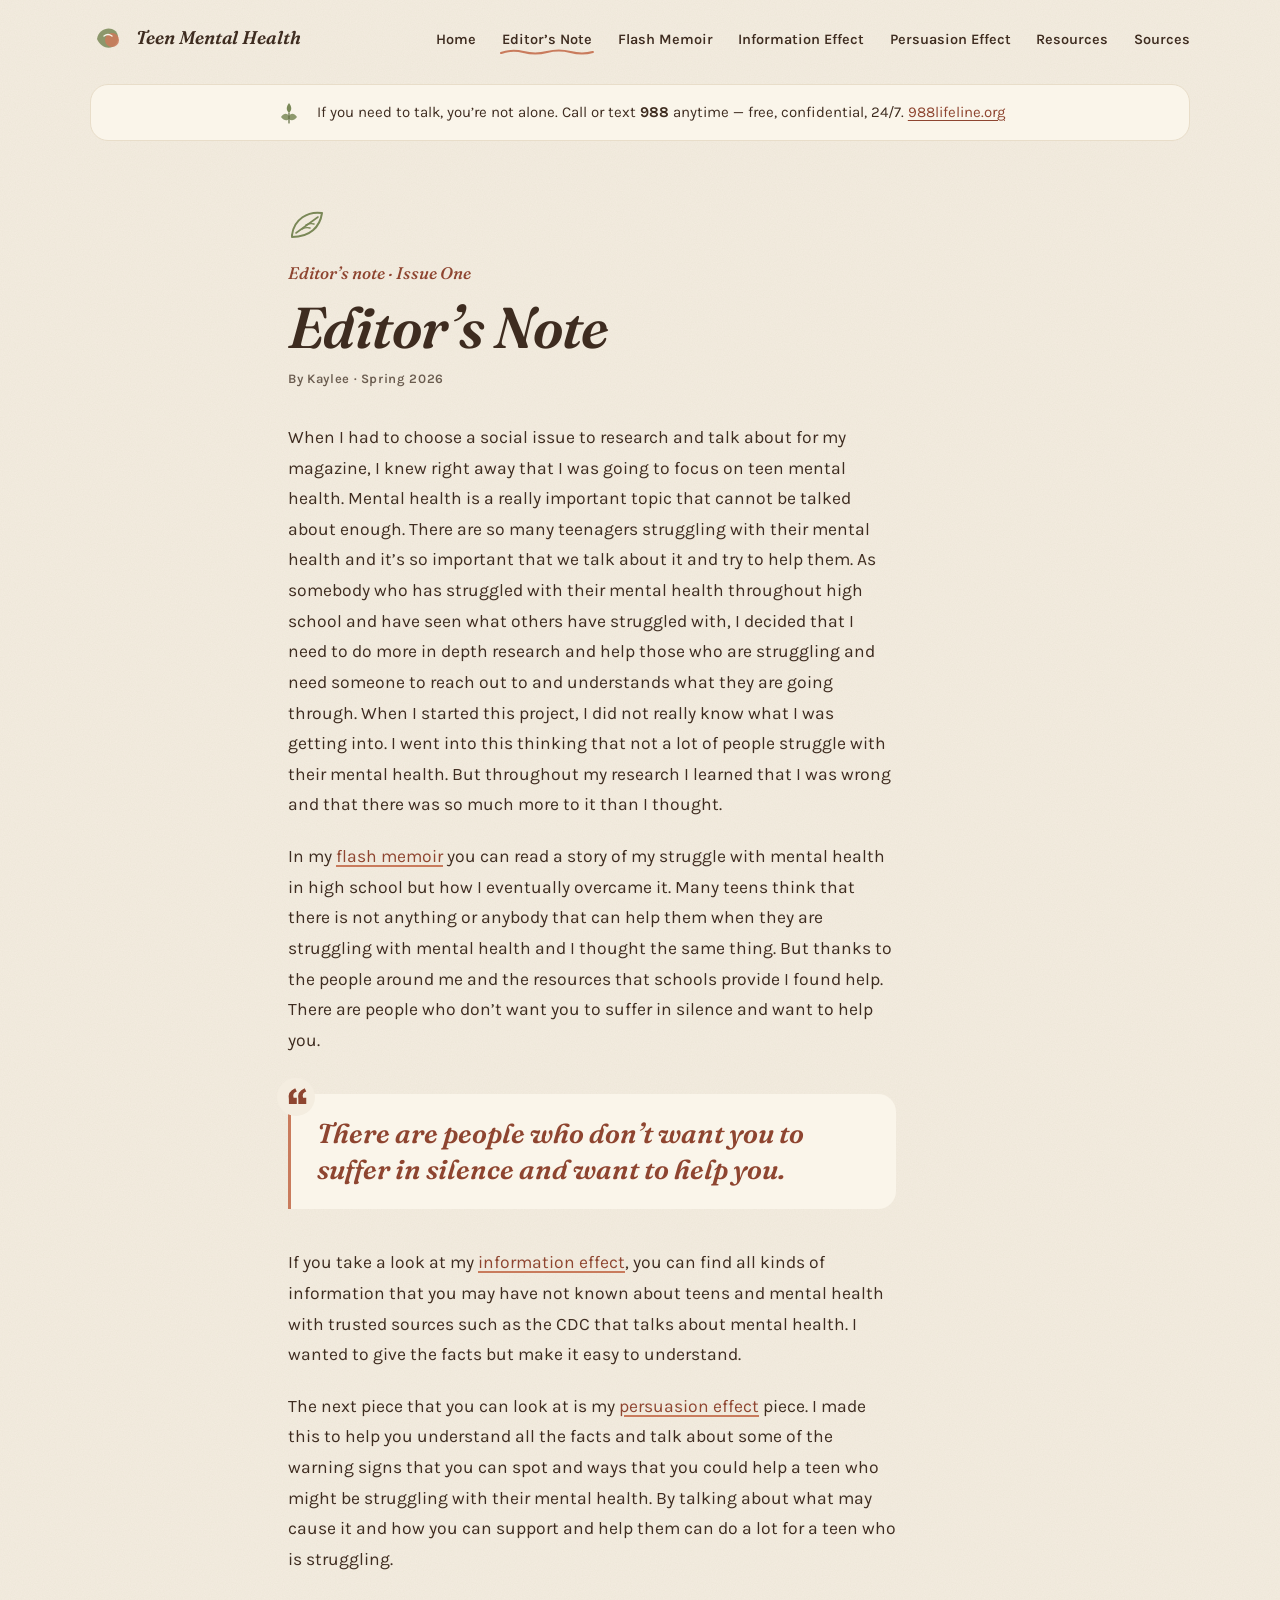
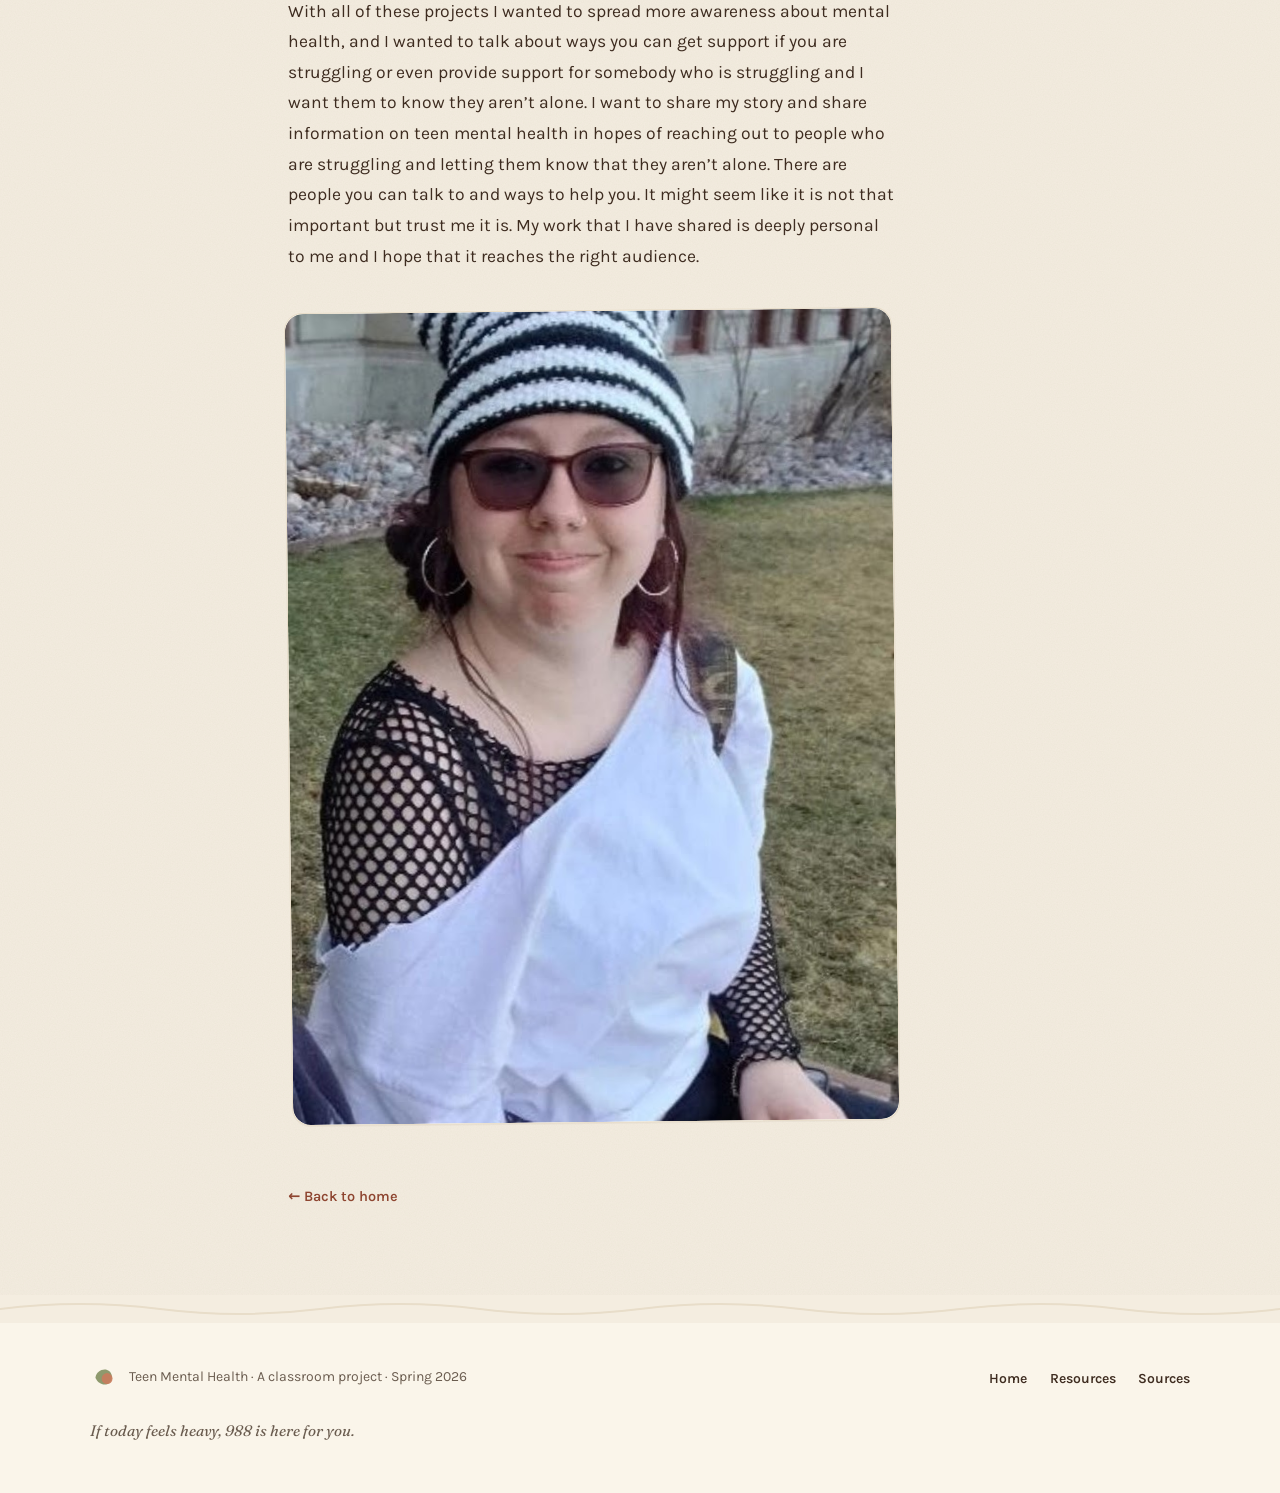
==== editors-note.html @ c72b0821 "Initial site: The Quiet Struggle (Teen Mental Health) A warm, illustrated zine for Kaylee's classroo" ====
<!doctype html>
<html lang="en">
<head>
  <meta charset="utf-8">
  <meta name="viewport" content="width=device-width, initial-scale=1">
  <title>Editor&rsquo;s Note &mdash; Teen Mental Health</title>
  <meta name="description" content="Editor&rsquo;s note: why I chose teen mental health for this project, what I learned, and who this project is for.">
  <link rel="preconnect" href="https://fonts.googleapis.com">
  <link rel="preconnect" href="https://fonts.gstatic.com" crossorigin>
  <link href="https://fonts.googleapis.com/css2?family=Fraunces:ital,opsz,wght@0,9..144,500;0,9..144,600;1,9..144,400;1,9..144,500;1,9..144,600&family=Karla:wght@400;500;600;700&display=swap" rel="stylesheet">
  <link rel="stylesheet" href="styles.css">
</head>
<body>
  <a href="#main" class="skip-link">Skip to content</a>

  <header class="site-header">
    <div class="container site-header__row">
      <a class="brand" href="index.html" aria-label="Teen Mental Health, home">
        <svg class="brand__mark" viewBox="0 0 36 36" aria-hidden="true">
          <path d="M7 19 C 8 11, 16 7, 22 9 C 28 11, 30 18, 26 24 C 22 30, 11 29, 7 19 Z" fill="#7A8857" opacity="0.85"/>
          <circle cx="22" cy="20" r="7" fill="#C97B5C" opacity="0.9"/>
          <path d="M14 16 q 4 -3 8 0" stroke="#FAF5EA" stroke-width="1.4" fill="none" stroke-linecap="round"/>
        </svg>
        <span class="brand__word">Teen Mental Health</span>
      </a>
      <nav class="nav" aria-label="Primary">
        <ul class="nav__list">
          <li><a class="nav__link" href="index.html">Home</a></li>
          <li><a class="nav__link" href="editors-note.html" aria-current="page">Editor&rsquo;s Note</a></li>
          <li><a class="nav__link" href="flash-memoir.html">Flash Memoir</a></li>
          <li><a class="nav__link" href="information-effect.html">Information Effect</a></li>
          <li><a class="nav__link" href="persuasion-effect.html">Persuasion Effect</a></li>
          <li><a class="nav__link" href="resources.html">Resources</a></li>
          <li><a class="nav__link" href="sources.html">Sources</a></li>
        </ul>
      </nav>
      <button class="menu-toggle" id="menuOpen" aria-expanded="false" aria-controls="mobileMenu">Menu</button>
    </div>
  </header>

  <div class="mobile-menu" id="mobileMenu" data-open="false" aria-hidden="true">
    <div class="container">
      <div class="mobile-menu__top">
        <span class="brand__word">Teen Mental Health</span>
        <button class="menu-toggle" id="menuClose" aria-label="Close menu">Close</button>
      </div>
      <ul class="mobile-menu__list">
        <li><a href="index.html">Home</a></li>
        <li><a href="editors-note.html" aria-current="page">Editor&rsquo;s Note</a></li>
        <li><a href="flash-memoir.html">Flash Memoir</a></li>
        <li><a href="information-effect.html">Information Effect</a></li>
        <li><a href="persuasion-effect.html">Persuasion Effect</a></li>
        <li><a href="resources.html">Resources</a></li>
        <li><a href="sources.html">Sources</a></li>
      </ul>
    </div>
  </div>

  <div class="container">
    <div class="crisis-bar" role="region" aria-label="Crisis support">
      <div class="crisis-bar__inner">
        <svg class="crisis-bar__icon" viewBox="0 0 28 28" aria-hidden="true">
          <path d="M14 4 C 11 8, 11 11, 14 14 C 17 11, 17 8, 14 4 Z" fill="#7A8857"/>
          <path d="M6 18 C 9 14, 12 14, 14 17 C 16 14, 19 14, 22 18 C 19 22, 16 22, 14 20 C 12 22, 9 22, 6 18 Z" fill="#7A8857" opacity="0.85"/>
          <path d="M14 14 v 10" stroke="#5E6B3F" stroke-width="1.2" stroke-linecap="round"/>
        </svg>
        <p>If you need to talk, you&rsquo;re not alone. Call or text <strong>988</strong> anytime &mdash; free, confidential, 24/7. <a href="https://988lifeline.org" rel="noopener">988lifeline.org</a></p>
      </div>
    </div>
  </div>

  <main id="main" class="article">
    <div class="container">
      <article class="article__inner">

        <svg class="article__sprig" viewBox="0 0 38 38" aria-hidden="true">
          <path d="M4 30 C 6 14, 20 6, 34 8 C 32 22, 22 32, 4 32 Z" fill="none" stroke="currentColor" stroke-width="2" stroke-linejoin="round"/>
          <path d="M8 28 L 30 12" stroke="currentColor" stroke-width="1.6" stroke-linecap="round"/>
          <path d="M14 24 q 4 -2 8 -1" stroke="currentColor" stroke-width="1.4" fill="none" stroke-linecap="round"/>
          <path d="M18 20 q 4 -2 8 -1" stroke="currentColor" stroke-width="1.4" fill="none" stroke-linecap="round"/>
        </svg>

        <p class="eyebrow">Editor&rsquo;s note &middot; Issue One</p>
        <h1 class="article__title">Editor&rsquo;s Note</h1>
        <p class="article__byline">By Kaylee &middot; Spring 2026</p>

        <div class="article__body">
          <p>When I had to choose a social issue to research and talk about for my magazine, I knew right away that I was going to focus on teen mental health. Mental health is a really important topic that cannot be talked about enough. There are so many teenagers struggling with their mental health and it&rsquo;s so important that we talk about it and try to help them. As somebody who has struggled with their mental health throughout high school and have seen what others have struggled with, I decided that I need to do more in depth research and help those who are struggling and need someone to reach out to and understands what they are going through. When I started this project, I did not really know what I was getting into. I went into this thinking that not a lot of people struggle with their mental health. But throughout my research I learned that I was wrong and that there was so much more to it than I thought.</p>

          <p>In my <a href="flash-memoir.html">flash memoir</a> you can read a story of my struggle with mental health in high school but how I eventually overcame it. Many teens think that there is not anything or anybody that can help them when they are struggling with mental health and I thought the same thing. But thanks to the people around me and the resources that schools provide I found help. There are people who don&rsquo;t want you to suffer in silence and want to help you.</p>

          <div class="pullquote">
            <svg class="pullquote__mark" viewBox="0 0 38 38" aria-hidden="true">
              <path d="M10 22 q -2 -10 8 -14 l 2 4 q -6 2 -4 8 h 4 v 8 h -10 z M22 22 q -2 -10 8 -14 l 2 4 q -6 2 -4 8 h 4 v 8 h -10 z" fill="currentColor"/>
            </svg>
            <p>There are people who don&rsquo;t want you to suffer in silence and want to help you.</p>
          </div>

          <p>If you take a look at my <a href="information-effect.html">information effect</a>, you can find all kinds of information that you may have not known about teens and mental health with trusted sources such as the CDC that talks about mental health. I wanted to give the facts but make it easy to understand.</p>

          <p>The next piece that you can look at is my <a href="persuasion-effect.html">persuasion effect</a> piece. I made this to help you understand all the facts and talk about some of the warning signs that you can spot and ways that you could help a teen who might be struggling with their mental health. By talking about what may cause it and how you can support and help them can do a lot for a teen who is struggling.</p>

          <p>With all of these projects I wanted to spread more awareness about mental health, and I wanted to talk about ways you can get support if you are struggling or even provide support for somebody who is struggling and I want them to know they aren&rsquo;t alone. I want to share my story and share information on teen mental health in hopes of reaching out to people who are struggling and letting them know that they aren&rsquo;t alone. There are people you can talk to and ways to help you. It might seem like it is not that important but trust me it is. My work that I have shared is deeply personal to me and I hope that it reaches the right audience.</p>
        </div>

        <figure class="article__feature">
          <img src="img/editors-note-feature.jpg" alt="Editor's note feature illustration from Kaylee's teen mental health magazine project" loading="lazy">
        </figure>

        <a class="back-link" href="index.html">&larr; Back to home</a>
      </article>
    </div>
  </main>

  <footer class="site-footer">
    <div class="site-footer__divider" aria-hidden="true">
      <svg viewBox="0 0 1200 28" preserveAspectRatio="none">
        <path d="M0 14 Q 75 4 150 14 T 300 14 T 450 14 T 600 14 T 750 14 T 900 14 T 1050 14 T 1200 14"
              fill="none" stroke="currentColor" stroke-width="2" stroke-linecap="round"/>
      </svg>
    </div>
    <div class="container site-footer__inner">
      <div class="site-footer__left">
        <svg class="brand__mark" viewBox="0 0 36 36" aria-hidden="true">
          <path d="M7 19 C 8 11, 16 7, 22 9 C 28 11, 30 18, 26 24 C 22 30, 11 29, 7 19 Z" fill="#7A8857" opacity="0.85"/>
          <circle cx="22" cy="20" r="7" fill="#C97B5C" opacity="0.9"/>
        </svg>
        <span>Teen Mental Health &middot; A classroom project &middot; Spring 2026</span>
      </div>
      <ul class="site-footer__nav">
        <li><a href="index.html">Home</a></li>
        <li><a href="resources.html">Resources</a></li>
        <li><a href="sources.html">Sources</a></li>
      </ul>
      <p class="site-footer__note">If today feels heavy, 988 is here for you.</p>
    </div>
  </footer>

  <script>
    (function () {
      var open = document.getElementById('menuOpen');
      var close = document.getElementById('menuClose');
      var menu = document.getElementById('mobileMenu');
      if (!open || !close || !menu) return;
      function setOpen(state) {
        menu.dataset.open = state ? 'true' : 'false';
        menu.setAttribute('aria-hidden', state ? 'false' : 'true');
        open.setAttribute('aria-expanded', state ? 'true' : 'false');
        document.body.style.overflow = state ? 'hidden' : '';
      }
      open.addEventListener('click', function () { setOpen(true); });
      close.addEventListener('click', function () { setOpen(false); });
      menu.addEventListener('click', function (e) {
        if (e.target.tagName === 'A') setOpen(false);
      });
      document.addEventListener('keydown', function (e) {
        if (e.key === 'Escape') setOpen(false);
      });
    })();
  </script>
</body>
</html>
---- styles.css ----
/* =========================================================
   Teen Mental Health — Issue One
   Warm Illustrated zine
   ---------------------------------------------------------
   Tokens, layout, components and page-specific styles for a
   five-page static site. Mobile-first; min-width breakpoints
   at 640, 900, and 1180.
   ========================================================= */


/* ---------- Tokens ---------- */
:root {
  --bg:            #F4EDE0;
  --surface:       #FAF5EA;
  --surface-edge:  #E8DDC9;
  --terracotta:    #C97B5C;   /* decorative only — fails text contrast */
  --terracotta-dp: #8E4530;   /* AA: 5.8:1 on cream — use for text/links */
  --olive:         #7A8857;   /* decorative only */
  --olive-deep:    #4D5A3B;   /* AA: 6.2:1 on cream — use for text */
  --mustard:       #D4A24C;   /* decorative only */
  --ink:           #3E2C20;   /* AAA: 11.3:1 on cream */
  --ink-muted:     #6A5C4F;   /* AA: 5.4:1 on cream */

  --display: "Fraunces", "Iowan Old Style", Georgia, serif;
  --body:    "Karla", "Public Sans", system-ui, sans-serif;

  --r-card:  24px;
  --r-pill:  999px;

  --measure: 38rem;

  --shadow-soft: 0 1px 0 rgba(62, 44, 32, 0.04);
}


/* ---------- Reset / base ---------- */
*,
*::before,
*::after { box-sizing: border-box; }

html { -webkit-text-size-adjust: 100%; }

body {
  margin: 0;
  background-color: var(--bg);
  /* low-opacity paper-grain SVG noise */
  background-image: url("data:image/svg+xml;utf8,<svg xmlns='http://www.w3.org/2000/svg' width='240' height='240'><filter id='n'><feTurbulence type='fractalNoise' baseFrequency='0.85' numOctaves='2' stitchTiles='stitch'/><feColorMatrix values='0 0 0 0 0.244  0 0 0 0 0.173  0 0 0 0 0.126  0 0 0 0.06 0'/></filter><rect width='100%25' height='100%25' filter='url(%23n)'/></svg>");
  background-size: 240px 240px;
  color: var(--ink);
  font-family: var(--body);
  font-size: 17px;
  line-height: 1.7;
  -webkit-font-smoothing: antialiased;
  text-rendering: optimizeLegibility;
}

img, svg { max-width: 100%; display: block; }

a {
  color: var(--terracotta-dp);
  text-decoration-thickness: 1px;
  text-underline-offset: 3px;
}
a:hover {
  color: var(--terracotta-dp);
  text-decoration-thickness: 2px;
}
a:focus-visible {
  outline: 2px solid var(--terracotta-dp);
  outline-offset: 2px;
  border-radius: 2px;
}

p { margin: 0 0 1.1em; }

::selection { background: rgba(201, 123, 92, 0.25); }


/* ---------- Typography ---------- */
.display {
  font-family: var(--display);
  font-weight: 600;
  font-style: italic;
  line-height: 1.05;
  letter-spacing: -0.005em;
  color: var(--ink);
}

.eyebrow {
  font-family: var(--display);
  font-style: italic;
  font-weight: 500;
  font-size: 1.05rem;
  color: var(--terracotta-dp);
  margin: 0 0 0.6em;
}

.label {
  font-family: var(--body);
  font-weight: 600;
  font-size: 13px;
  letter-spacing: 0.05em;
  color: var(--ink-muted);
}

.lede {
  font-family: var(--display);
  font-style: italic;
  font-weight: 400;
  font-size: clamp(1.15rem, 1.6vw, 1.4rem);
  line-height: 1.5;
  color: var(--ink);
  max-width: 36rem;
  margin: 1.4rem 0 0;
}


/* ---------- Layout ---------- */
.container {
  width: 100%;
  max-width: 1180px;
  margin-inline: auto;
  padding-inline: clamp(1.25rem, 4vw, 2.5rem);
}

.stack > * + * { margin-top: 1.1rem; }

.section {
  padding-block: clamp(3rem, 6vw, 5.5rem);
}

.skip-link {
  position: absolute;
  left: -9999px;
}
.skip-link:focus {
  left: 1rem;
  top: 1rem;
  background: var(--ink);
  color: var(--bg);
  padding: 0.5rem 0.9rem;
  border-radius: 6px;
  z-index: 1000;
}


/* ---------- Header / nav ---------- */
.site-header {
  position: relative;
  z-index: 20;
  padding-block: 1.25rem;
}

.site-header__row {
  display: flex;
  align-items: center;
  justify-content: space-between;
  gap: 1.25rem;
}

.brand {
  display: inline-flex;
  align-items: center;
  gap: 0.65rem;
  text-decoration: none;
  color: var(--ink);
}
.brand__mark { width: 36px; height: 36px; flex: 0 0 auto; }
.brand__word {
  font-family: var(--display);
  font-style: italic;
  font-weight: 600;
  font-size: 1.15rem;
  letter-spacing: -0.005em;
  color: var(--ink);
}

.nav {
  display: none;
}

.nav__list {
  list-style: none;
  display: flex;
  align-items: center;
  gap: 1.6rem;
  margin: 0;
  padding: 0;
}

.nav__link {
  font-family: var(--body);
  font-weight: 600;
  font-size: 14.5px;
  color: var(--ink);
  text-decoration: none;
  position: relative;
  padding-block: 4px;
}
.nav__link:hover { color: var(--terracotta-dp); }

.nav__link[aria-current="page"]::after {
  content: "";
  position: absolute;
  left: -2px;
  right: -2px;
  bottom: -4px;
  height: 8px;
  background-image: url("data:image/svg+xml;utf8,<svg xmlns='http://www.w3.org/2000/svg' viewBox='0 0 80 8' preserveAspectRatio='none'><path d='M1 5 Q 10 1 20 4 T 40 4 T 60 4 T 79 4' fill='none' stroke='%23C97B5C' stroke-width='2' stroke-linecap='round'/></svg>");
  background-size: 100% 100%;
  background-repeat: no-repeat;
}

/* Mobile menu */
.menu-toggle {
  appearance: none;
  background: transparent;
  border: 1px solid var(--surface-edge);
  border-radius: 999px;
  padding: 0.55rem 1rem;
  font-family: var(--body);
  font-weight: 600;
  font-size: 13px;
  color: var(--ink);
  letter-spacing: 0.04em;
  cursor: pointer;
}
.menu-toggle:hover { border-color: var(--terracotta); color: var(--terracotta-dp); }

.mobile-menu {
  position: fixed;
  inset: 0;
  background: var(--bg);
  z-index: 50;
  padding: 1.5rem clamp(1.25rem, 6vw, 2.5rem);
  transform: translateY(-100%);
  transition: transform 280ms ease;
  visibility: hidden;
}
.mobile-menu[data-open="true"] {
  transform: translateY(0);
  visibility: visible;
}
.mobile-menu__top {
  display: flex;
  align-items: center;
  justify-content: space-between;
}
.mobile-menu__list {
  list-style: none;
  margin: 2.5rem 0 0;
  padding: 0;
  display: flex;
  flex-direction: column;
  gap: 1.25rem;
}
.mobile-menu__list a {
  font-family: var(--display);
  font-style: italic;
  font-size: 1.6rem;
  color: var(--ink);
  text-decoration: none;
}

@media (min-width: 900px) {
  .nav { display: block; }
  .menu-toggle { display: none; }
}


/* ---------- Crisis card (top of page) ---------- */
.crisis-bar {
  margin-top: 0.5rem;
}

.crisis-bar__inner {
  display: flex;
  align-items: center;
  justify-content: center;
  gap: 0.85rem;
  background: var(--surface);
  border: 1px solid var(--surface-edge);
  border-radius: 18px;
  padding: 0.85rem 1.1rem;
  font-size: 15px;
  line-height: 1.55;
  color: var(--ink);
  text-align: center;
}
.crisis-bar__inner > p {
  margin: 0;
}
.crisis-bar__icon {
  flex: 0 0 auto;
  width: 28px;
  height: 28px;
}
.crisis-bar strong { font-weight: 700; }


/* ---------- Hero ---------- */
.hero {
  position: relative;
  padding-block: clamp(3rem, 7vw, 6rem) clamp(2.5rem, 6vw, 4.5rem);
  overflow: hidden;
}
.hero__inner {
  position: relative;
  z-index: 2;
  max-width: 46rem;
}
.hero__title {
  font-family: var(--display);
  font-weight: 600;
  font-style: italic;
  font-size: clamp(2.25rem, 5vw, 4.5rem);
  line-height: 1.05;
  letter-spacing: -0.01em;
  margin: 0;
}
.hero__tag {
  font-family: var(--display);
  font-style: italic;
  font-size: clamp(1.1rem, 1.7vw, 1.4rem);
  line-height: 1.45;
  margin: 1rem 0 1.4rem;
  color: var(--ink);
  max-width: 36rem;
}
.hero__intro {
  max-width: 34rem;
  color: var(--ink);
}

.hero__shapes {
  position: absolute;
  inset: 0;
  z-index: 1;
  pointer-events: none;
}
.hero__shape {
  position: absolute;
  opacity: 0.6;
}
.hero__shape--a { top: 8%;  right: -2%;  width: clamp(180px, 28vw, 360px); transform: rotate(6deg); }
.hero__shape--b { top: 38%; right: 12%;  width: clamp(120px, 18vw, 230px); transform: rotate(-8deg); }
.hero__shape--c { bottom: -8%; left: 60%; width: clamp(140px, 22vw, 280px); transform: rotate(3deg); display: none; }

@media (min-width: 900px) {
  .hero__shape--c { display: block; }
}


/* ---------- Wavy SVG divider ---------- */
.divider {
  display: block;
  width: 100%;
  height: 28px;
  color: var(--surface-edge);
}
.divider svg { width: 100%; height: 100%; display: block; color: inherit; }


/* ---------- In This Issue (cards) ---------- */
.issue {
  padding-block: clamp(2rem, 5vw, 4rem);
}
.issue__head {
  margin-bottom: 2rem;
  max-width: 40rem;
}
.issue__head h2 {
  font-family: var(--display);
  font-style: italic;
  font-weight: 600;
  font-size: clamp(1.75rem, 3.4vw, 2.6rem);
  line-height: 1.1;
  margin: 0;
}
.issue__head p {
  margin-top: 0.6rem;
  color: var(--ink-muted);
  max-width: 30rem;
}

.cards {
  display: grid;
  grid-template-columns: 1fr;
  gap: 1.25rem;
}
@media (min-width: 700px) {
  .cards { grid-template-columns: 1fr 1fr; gap: 1.6rem; }
}

.card {
  position: relative;
  display: flex;
  flex-direction: column;
  justify-content: flex-end;
  min-height: 360px;
  background: var(--surface);
  border: 1px solid var(--surface-edge);
  border-radius: var(--r-card);
  overflow: hidden;
  text-decoration: none;
  color: var(--ink);
  transition: transform 280ms ease, border-color 280ms ease, box-shadow 280ms ease;
  box-shadow: var(--shadow-soft);
  isolation: isolate;
}
.card:hover {
  transform: translateY(-4px) rotate(0.5deg);
  border-color: var(--terracotta);
  box-shadow: 0 14px 36px rgba(95, 62, 40, 0.18);
}
.card:hover .card__thumb { transform: scale(1.04); }

.card__thumb {
  position: absolute;
  inset: 0;
  background-size: cover;
  background-position: top center;
  background-repeat: no-repeat;
  transition: transform 600ms ease;
  z-index: 0;
}
.card__content {
  position: relative;
  z-index: 2;
  padding: 3rem 1.5rem 1.7rem;
  display: flex;
  flex-direction: column;
  gap: 0.55rem;
  background: linear-gradient(
    180deg,
    rgba(35, 22, 14, 0) 0%,
    rgba(35, 22, 14, 0.65) 30%,
    rgba(35, 22, 14, 0.90) 100%
  );
}
.card__kicker {
  font-family: var(--body);
  font-weight: 600;
  font-size: 11.5px;
  letter-spacing: 0.18em;
  text-transform: uppercase;
  color: #E8C387;
  margin: 0;
}
.card__title {
  font-family: var(--display);
  font-style: italic;
  font-weight: 600;
  font-size: 1.75rem;
  line-height: 1.1;
  letter-spacing: -0.005em;
  margin: 0;
  color: #FAF5EA;
}
.card__dek {
  margin: 0;
  color: rgba(250, 245, 234, 0.82);
  font-size: 15.5px;
  line-height: 1.55;
}
.card__cta {
  font-family: var(--body);
  font-weight: 600;
  font-size: 14px;
  letter-spacing: 0.04em;
  color: #F4C293;
  display: inline-flex;
  align-items: center;
  gap: 0.35rem;
  margin-top: 0.15rem;
}
.card:hover .card__cta { color: #FAF5EA; }


/* ---------- Resources block ---------- */
.resources {
  padding-block: clamp(2rem, 5vw, 4rem);
}
.resources__card {
  background: var(--surface);
  border: 1px solid var(--surface-edge);
  border-radius: var(--r-card);
  padding: clamp(1.6rem, 3.2vw, 2.5rem);
}
.resources__card h2 {
  font-family: var(--display);
  font-style: italic;
  font-weight: 600;
  font-size: clamp(1.5rem, 2.6vw, 2rem);
  margin: 0 0 1.2rem;
}
.resources__list {
  list-style: none;
  padding: 0;
  margin: 0;
  display: grid;
  gap: 0.7rem;
}
@media (min-width: 700px) {
  .resources__list { grid-template-columns: 1fr 1fr; gap: 0.7rem 1.5rem; }
}
.resources__list li {
  display: flex;
  gap: 0.65rem;
  align-items: flex-start;
  padding-block: 0.4rem;
  border-bottom: 1px dashed rgba(122, 107, 92, 0.25);
}
.resources__list li:last-child { border-bottom: 0; }
.resources__sprig {
  flex: 0 0 auto;
  width: 18px;
  height: 18px;
  margin-top: 5px;
  color: var(--terracotta-dp);
}
.resources__list strong { font-weight: 700; color: var(--ink); }
.resources__sources {
  margin-top: 1.4rem;
  font-family: var(--display);
  font-style: italic;
  color: var(--ink-muted);
  font-size: 0.95rem;
}


/* ---------- Big crisis card ---------- */
.crisis {
  padding-block: clamp(2rem, 5vw, 4rem);
}
.crisis__card {
  background: var(--terracotta-dp);
  color: #FBF3E6;
  border-radius: var(--r-card);
  padding: clamp(2rem, 4vw, 3rem);
  position: relative;
  overflow: hidden;
}
.crisis__title {
  font-family: var(--display);
  font-style: italic;
  font-weight: 600;
  font-size: clamp(1.8rem, 3.5vw, 2.6rem);
  line-height: 1.1;
  margin: 0;
  max-width: 28rem;
}
.crisis__body {
  margin: 1rem 0 1.6rem;
  max-width: 32rem;
  color: #FBF3E6;
}
.crisis__deco {
  position: absolute;
  right: -30px;
  bottom: -30px;
  width: 240px;
  opacity: 0.18;
  pointer-events: none;
}

.btn {
  display: inline-flex;
  align-items: center;
  gap: 0.55rem;
  font-family: var(--body);
  font-weight: 600;
  font-size: 16px;
  letter-spacing: 0.01em;
  padding: 0.85rem 1.5rem;
  border-radius: var(--r-pill);
  text-decoration: none;
  cursor: pointer;
  border: 1px solid transparent;
  transition: background-color 200ms ease, color 200ms ease, transform 200ms ease;
}
.btn--primary {
  background: var(--terracotta-dp);
  color: #FBF3E6;
}
.btn--primary:hover {
  background: #6F351F;
  color: #FBF3E6;
}
.btn--cream {
  background: #FBF3E6;
  color: var(--terracotta-dp);
}
.btn--cream:hover {
  background: #fff;
  color: var(--terracotta-dp);
  transform: translateY(-1px);
}


/* ---------- Article pages ---------- */
.article {
  padding-block: clamp(2rem, 5vw, 4.5rem);
}
.article__inner {
  max-width: 44rem;
  margin-inline: auto;
}
.article__sprig {
  width: 38px;
  height: 38px;
  color: var(--olive);
  margin-bottom: 1rem;
}
.article__title {
  font-family: var(--display);
  font-weight: 600;
  font-style: italic;
  font-size: clamp(2rem, 4.5vw, 3.6rem);
  line-height: 1.05;
  letter-spacing: -0.01em;
  margin: 0.4rem 0 0.6rem;
}
.article__sub {
  font-family: var(--display);
  font-style: italic;
  font-size: clamp(1.1rem, 1.6vw, 1.35rem);
  color: var(--ink-muted);
  margin: 0 0 1.2rem;
  max-width: 38rem;
  line-height: 1.4;
}
.article__byline {
  font-family: var(--body);
  font-weight: 600;
  font-size: 13px;
  letter-spacing: 0.05em;
  color: var(--ink-muted);
  margin-bottom: 2rem;
}
.article__feature {
  margin: 2.4rem 0 1.4rem;
  padding: 0;
  max-width: var(--measure);
  border-radius: 18px;
  overflow: hidden;
  background: var(--surface);
  border: 1px solid var(--surface-edge);
  box-shadow: var(--shadow-soft);
  transform: rotate(-0.6deg);
}
.article__feature img {
  display: block;
  width: 100%;
  height: auto;
  border-radius: 18px;
}
.article__gallery {
  display: flex;
  flex-direction: column;
  gap: 2rem;
  margin: 1.4rem auto 2.4rem;
  max-width: 880px;
  width: 100%;
}
.article__gallery figure {
  margin: 0;
  background: var(--surface);
  border: 1px solid var(--surface-edge);
  border-radius: 16px;
  overflow: hidden;
  box-shadow: 0 10px 28px rgba(95, 62, 40, 0.14);
}
.article__gallery figure:nth-child(odd) { transform: rotate(-0.4deg); }
.article__gallery figure:nth-child(even) { transform: rotate(0.4deg); }
.article__gallery img {
  display: block;
  width: 100%;
  height: auto;
}
.article__gallery figcaption {
  padding: 0.7rem 1rem 0.9rem;
  font-size: 13.5px;
  font-style: italic;
  color: var(--ink-muted);
  text-align: center;
}
.article__gallery--wide {
  max-width: min(1100px, 100%);
}

/* ---------- Information Effect: fan layout ---------- */
.fan {
  position: relative;
  width: 100%;
  max-width: min(880px, 100%);
  margin: 1.6rem auto 2.6rem;
  padding-top: 24px;
  padding-bottom: 60px;
  isolation: isolate;
}
.fan__card {
  position: relative;
  display: block;
  width: 78%;
  max-width: 720px;
  margin: 0;
  padding: 0;
  border: 1px solid var(--surface-edge);
  border-radius: 14px;
  background: var(--surface);
  box-shadow: 0 14px 32px rgba(95, 62, 40, 0.18);
  cursor: pointer;
  overflow: hidden;
  transition: transform 420ms cubic-bezier(0.4, 0.1, 0.3, 1.1), box-shadow 280ms ease, z-index 0ms 220ms;
  font: inherit;
  color: inherit;
}
.fan__card img {
  display: block;
  width: 100%;
  height: auto;
  pointer-events: none;
}
.fan__card:focus-visible {
  outline: 3px solid var(--terracotta-dp);
  outline-offset: 4px;
}
.fan__card--1 {
  transform: rotate(-4deg) translateX(-8%);
}
.fan__card--2 {
  position: absolute;
  top: 24px;
  left: 0;
  right: 0;
  margin-left: auto;
  transform: rotate(5deg) translateX(8%);
}
.fan[data-active="1"] .fan__card--1 { z-index: 3; transform: rotate(-2deg) translateX(-2%); }
.fan[data-active="1"] .fan__card--2 { z-index: 2; transform: rotate(7deg) translateX(15%); }
.fan[data-active="2"] .fan__card--1 { z-index: 2; transform: rotate(-7deg) translateX(-15%); }
.fan[data-active="2"] .fan__card--2 { z-index: 3; transform: rotate(2deg) translateX(2%); }
.fan__card:hover { box-shadow: 0 18px 40px rgba(95, 62, 40, 0.24); }

.fan__swap {
  position: absolute;
  bottom: 0;
  left: 50%;
  transform: translateX(-50%);
  z-index: 5;
  display: inline-flex;
  align-items: center;
  gap: 0.5rem;
  padding: 0.7rem 1.2rem 0.7rem 1rem;
  font: inherit;
  font-family: var(--body);
  font-weight: 600;
  font-size: 14px;
  letter-spacing: 0.02em;
  color: var(--terracotta-dp);
  background: var(--surface);
  border: 1.5px solid var(--terracotta-dp);
  border-radius: var(--r-pill);
  cursor: pointer;
  box-shadow: 0 6px 16px rgba(95, 62, 40, 0.14);
  transition: background 200ms ease, color 200ms ease, transform 200ms ease;
}
.fan__swap:hover {
  background: var(--terracotta-dp);
  color: #FBF3E6;
  transform: translateX(-50%) translateY(-2px);
}
.fan__swap:focus-visible {
  outline: 3px solid var(--terracotta-dp);
  outline-offset: 3px;
}
.fan__swap svg {
  width: 22px;
  height: 22px;
  flex: 0 0 auto;
}
@media (prefers-reduced-motion: reduce) {
  .fan__card { transition: none; }
}
@media (max-width: 700px) {
  .fan { padding-bottom: 70px; }
  .fan__card { width: 86%; }
  .fan__card--1 { transform: rotate(-2deg); }
  .fan__card--2 { transform: rotate(3deg); }
  .fan[data-active="1"] .fan__card--1 { transform: rotate(-1deg) translateX(-1%); }
  .fan[data-active="1"] .fan__card--2 { transform: rotate(5deg) translateX(8%); }
  .fan[data-active="2"] .fan__card--1 { transform: rotate(-5deg) translateX(-8%); }
  .fan[data-active="2"] .fan__card--2 { transform: rotate(1deg) translateX(1%); }
}

.article__nextlink {
  max-width: var(--measure);
  margin: 0.5rem 0 0;
  font-style: italic;
  color: var(--ink-muted);
  font-size: 16px;
  line-height: 1.6;
}
.article__nextlink a {
  color: var(--terracotta-dp);
  text-decoration: underline;
  text-decoration-color: var(--terracotta);
  text-underline-offset: 3px;
}
.article__nextlink a:hover { color: var(--terracotta-dp); text-decoration-thickness: 2px; }

.video-embed {
  position: relative;
  width: 100%;
  max-width: var(--measure);
  aspect-ratio: 16 / 9;
  margin: 1.4rem 0 2.4rem;
  border-radius: 18px;
  overflow: hidden;
  background: #000;
  border: 1px solid var(--surface-edge);
  box-shadow: var(--shadow-soft);
}
.video-embed iframe {
  position: absolute;
  inset: 0;
  width: 100%;
  height: 100%;
  border: 0;
}

.article__body {
  max-width: var(--measure);
  font-size: 17.5px;
  line-height: 1.75;
}
.article__body p {
  margin: 0 0 1.2em;
}
.article__body h2 {
  font-family: var(--display);
  font-style: italic;
  font-weight: 600;
  font-size: clamp(1.5rem, 2.5vw, 2rem);
  line-height: 1.15;
  color: var(--terracotta-dp);
  margin: 2.4rem 0 1rem;
  letter-spacing: -0.005em;
}
.article__body ul {
  margin: 0 0 1.4em;
  padding-left: 1.4em;
  list-style: none;
}
.article__body ul li {
  position: relative;
  padding-left: 0.4em;
  margin-bottom: 0.6em;
}
.article__body ul li::before {
  content: "";
  position: absolute;
  left: -1.2em;
  top: 0.7em;
  width: 0.6em;
  height: 0.6em;
  background: var(--olive);
  border-radius: 60% 40% 70% 30%;
  opacity: 0.85;
}
.article__body ul li strong {
  color: var(--terracotta-dp);
}
.article__body a {
  color: var(--terracotta-dp);
  text-decoration: underline;
  text-decoration-thickness: 1.5px;
  text-underline-offset: 3px;
  text-decoration-color: var(--terracotta);
}
.article__body a:hover {
  color: var(--terracotta-dp);
  text-decoration-thickness: 2.5px;
}
.article__body em {
  font-style: italic;
}

/* Pull quote */
.pullquote {
  margin: 2.4rem 0;
  padding: 1.3rem 1.4rem 1.3rem 1.6rem;
  border-left: 3px solid var(--terracotta);
  background: var(--surface);
  border-radius: 0 18px 18px 0;
  position: relative;
}
.pullquote__mark {
  position: absolute;
  left: -14px;
  top: -16px;
  width: 38px;
  height: 38px;
  color: var(--terracotta-dp);
  background: var(--bg);
  border-radius: 999px;
  padding: 4px;
}
.pullquote p {
  margin: 0;
  font-family: var(--display);
  font-style: italic;
  font-weight: 600;
  font-size: clamp(1.25rem, 2.3vw, 1.7rem);
  line-height: 1.35;
  color: var(--terracotta-dp);
}

.back-link {
  display: inline-flex;
  align-items: center;
  gap: 0.4rem;
  margin-top: 2.5rem;
  font-family: var(--body);
  font-weight: 600;
  font-size: 14.5px;
  color: var(--terracotta-dp);
  text-decoration: none;
}
.back-link:hover { color: var(--terracotta-dp); }


/* ---------- Stat callouts (information-effect) ---------- */
.stats {
  display: grid;
  grid-template-columns: 1fr;
  gap: 1rem;
  margin: 2.5rem 0;
}
@media (min-width: 700px) {
  .stats { grid-template-columns: repeat(3, 1fr); }
}
.stat {
  background: var(--surface);
  border: 1px solid var(--surface-edge);
  border-left: 4px solid var(--terracotta);
  border-radius: 18px;
  padding: 1.4rem 1.4rem 1.5rem;
}
.stat:nth-child(2) { border-left-color: var(--olive); }
.stat:nth-child(3) { border-left-color: var(--mustard); }
.stat__num {
  font-family: var(--display);
  font-style: italic;
  font-weight: 600;
  font-size: clamp(2.5rem, 5vw, 3.4rem);
  line-height: 1;
  color: var(--ink);
  margin: 0 0 0.4rem;
}
.stat__label {
  margin: 0;
  color: var(--ink-muted);
  font-size: 15.5px;
  line-height: 1.5;
}


/* ---------- Footer ---------- */
.site-footer {
  margin-top: 3rem;
  background: var(--surface);
  border-top: 1px solid var(--surface-edge);
}
.site-footer__divider {
  height: 28px;
  color: var(--surface-edge);
  margin-top: -28px;
  position: relative;
  background: var(--bg);
}
.site-footer__divider svg { width: 100%; height: 100%; display: block; }

.site-footer__inner {
  padding-block: 2.5rem 2rem;
  display: grid;
  gap: 1.25rem;
}
@media (min-width: 700px) {
  .site-footer__inner {
    grid-template-columns: 1fr auto;
    align-items: center;
  }
}

.site-footer__left { display: flex; align-items: center; gap: 0.7rem; color: var(--ink-muted); font-size: 14px; }
.site-footer__left .brand__mark { width: 28px; height: 28px; }

.site-footer__nav {
  list-style: none;
  display: flex;
  gap: 1.4rem;
  padding: 0;
  margin: 0;
  flex-wrap: wrap;
}
.site-footer__nav a {
  color: var(--ink);
  text-decoration: none;
  font-weight: 600;
  font-size: 14px;
}
.site-footer__nav a:hover { color: var(--terracotta-dp); }

.site-footer__note {
  grid-column: 1 / -1;
  margin-top: 0.4rem;
  font-family: var(--display);
  font-style: italic;
  color: var(--ink-muted);
  font-size: 0.95rem;
}


/* ---------- Print kindness ---------- */
@media print {
  body { background: #fff; }
  .site-header, .site-footer, .crisis, .crisis-bar { background: #fff; }
  .nav, .menu-toggle, .mobile-menu { display: none !important; }
}


/* ---------- Reduced motion ---------- */
@media (prefers-reduced-motion: reduce) {
  *, *::before, *::after {
    transition-duration: 0.001ms !important;
    animation-duration: 0.001ms !important;
  }
  .card:hover { transform: none; }
}
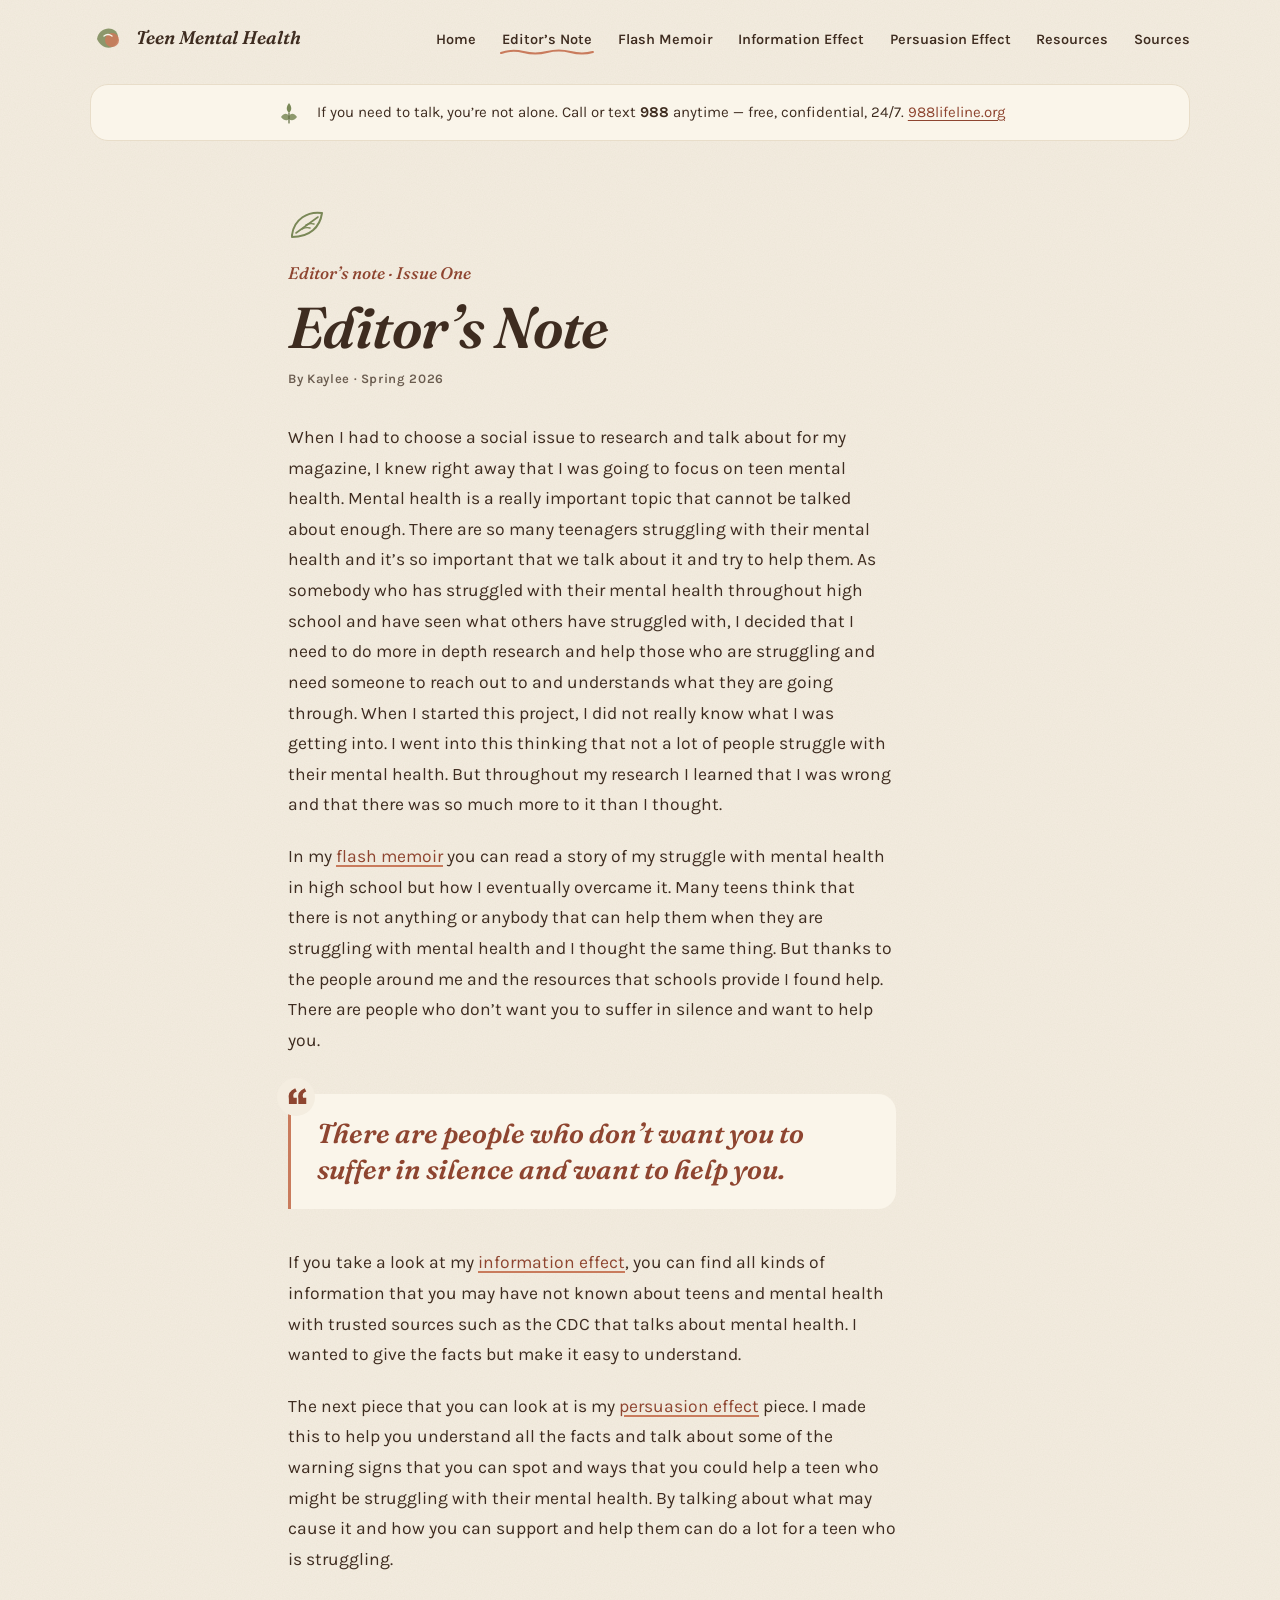
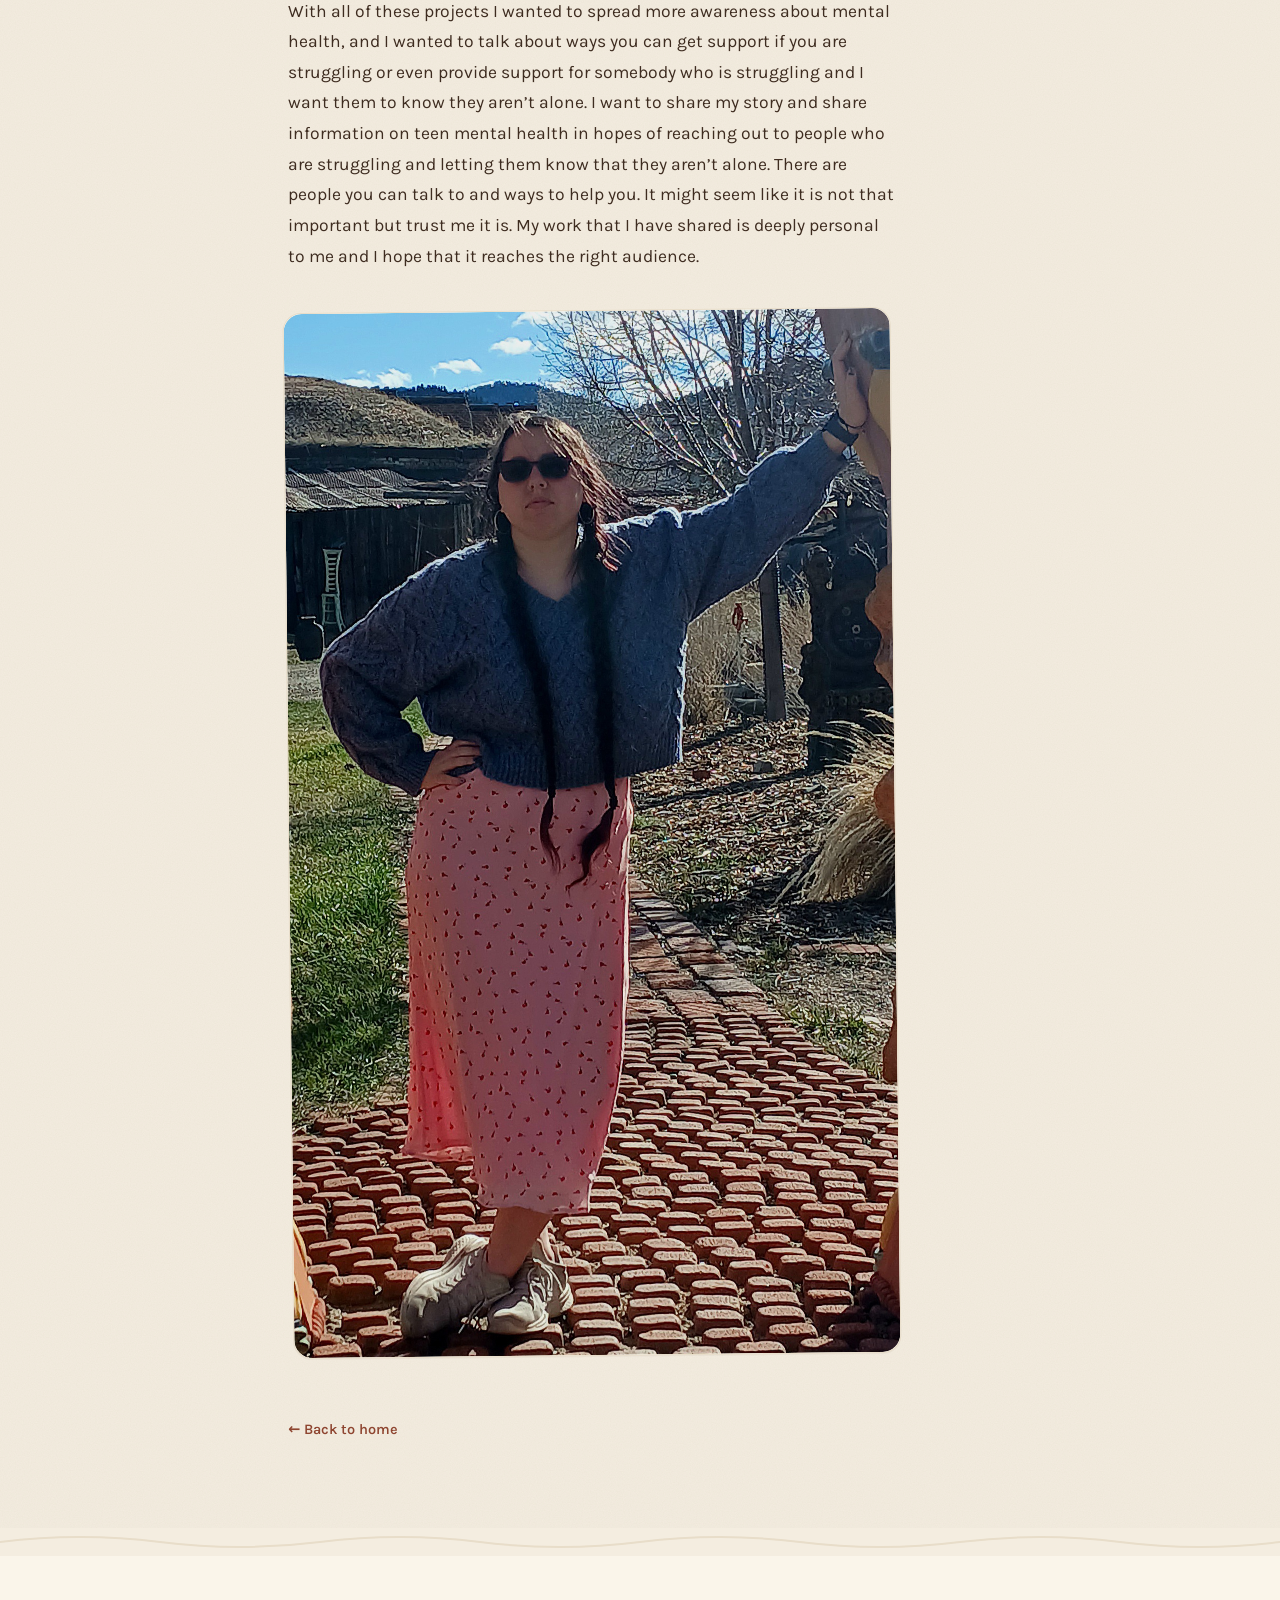
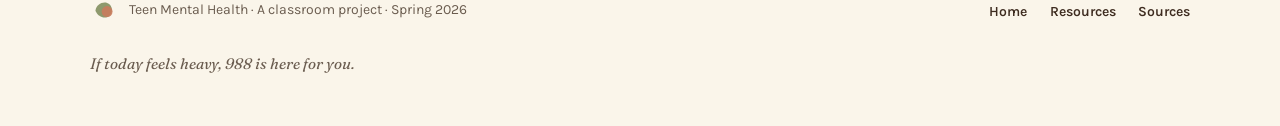
==== commit e49a65b4: "Back-to-top CTA, card meta, mobile hero fix, swap editor's note image - New floating "Back to top" b" ====
--- a/editors-note.html
+++ b/editors-note.html
@@ -9,6 +9,7 @@
   <link rel="preconnect" href="https://fonts.gstatic.com" crossorigin>
   <link href="https://fonts.googleapis.com/css2?family=Fraunces:ital,opsz,wght@0,9..144,500;0,9..144,600;1,9..144,400;1,9..144,500;1,9..144,600&family=Karla:wght@400;500;600;700&display=swap" rel="stylesheet">
   <link rel="stylesheet" href="styles.css">
+  <script src="app.js" defer></script>
 </head>
 <body>
   <a href="#main" class="skip-link">Skip to content</a>
@@ -104,7 +105,7 @@
         </div>
 
         <figure class="article__feature">
-          <img src="img/editors-note-feature.jpg" alt="Editor's note feature illustration from Kaylee's teen mental health magazine project" loading="lazy">
+          <img src="img/kaylee.jpg" alt="Kaylee" loading="lazy">
         </figure>
 
         <a class="back-link" href="index.html">&larr; Back to home</a>
--- a/styles.css
+++ b/styles.css
@@ -335,16 +335,32 @@
 .hero__shapes {
   position: absolute;
   inset: 0;
-  z-index: 1;
+  z-index: 0;
   pointer-events: none;
 }
 .hero__shape {
   position: absolute;
-  opacity: 0.6;
+  opacity: 0.55;
 }
 .hero__shape--a { top: 8%;  right: -2%;  width: clamp(180px, 28vw, 360px); transform: rotate(6deg); }
 .hero__shape--b { top: 38%; right: 12%;  width: clamp(120px, 18vw, 230px); transform: rotate(-8deg); }
 .hero__shape--c { bottom: -8%; left: 60%; width: clamp(140px, 22vw, 280px); transform: rotate(3deg); display: none; }
+
+/* On phones, push the decorative shapes below the hero text so they
+   never overlap headlines or body copy. */
+@media (max-width: 720px) {
+  .hero { padding-bottom: 0; }
+  .hero__inner { padding-bottom: 1.5rem; }
+  .hero__shapes {
+    position: relative;
+    inset: auto;
+    height: 180px;
+    margin-top: 1.5rem;
+  }
+  .hero__shape--a { top: 0;  right: -8%;  width: 200px; }
+  .hero__shape--b { top: 30px; left: -4%; right: auto; width: 150px; }
+  .hero__shape--c { display: none; }
+}
 
 @media (min-width: 900px) {
   .hero__shape--c { display: block; }
@@ -463,6 +479,26 @@
   font-size: 15.5px;
   line-height: 1.55;
 }
+.card__meta {
+  display: inline-flex;
+  flex-wrap: wrap;
+  align-items: center;
+  gap: 0.5rem;
+  margin: 0.1rem 0 0.1rem;
+  font-family: var(--body);
+  font-size: 12.5px;
+  font-weight: 500;
+  letter-spacing: 0.02em;
+  color: rgba(250, 245, 234, 0.78);
+}
+.card__meta-item { white-space: nowrap; }
+.card__meta-dot {
+  width: 4px;
+  height: 4px;
+  border-radius: 50%;
+  background: rgba(250, 245, 234, 0.55);
+  flex: 0 0 auto;
+}
 .card__cta {
   font-family: var(--body);
   font-weight: 600;
@@ -472,7 +508,7 @@
   display: inline-flex;
   align-items: center;
   gap: 0.35rem;
-  margin-top: 0.15rem;
+  margin-top: 0.25rem;
 }
 .card:hover .card__cta { color: #FAF5EA; }
 
@@ -1023,6 +1059,62 @@
 }
 
 
+/* ---------- Back-to-top floating CTA ---------- */
+.to-top {
+  position: fixed;
+  bottom: clamp(1rem, 2.5vw, 1.6rem);
+  right: clamp(1rem, 2.5vw, 1.6rem);
+  z-index: 50;
+  display: inline-flex;
+  align-items: center;
+  gap: 0.45rem;
+  padding: 0.7rem 1.05rem 0.7rem 0.85rem;
+  font-family: var(--body);
+  font-weight: 600;
+  font-size: 14px;
+  letter-spacing: 0.02em;
+  color: #FBF3E6;
+  background: var(--terracotta-dp);
+  border: 1.5px solid var(--terracotta-dp);
+  border-radius: var(--r-pill);
+  cursor: pointer;
+  box-shadow: 0 10px 24px rgba(95, 62, 40, 0.22);
+  opacity: 0;
+  transform: translateY(8px);
+  transition: opacity 200ms ease, transform 240ms ease, background-color 200ms ease;
+}
+.to-top.is-visible {
+  opacity: 1;
+  transform: translateY(0);
+}
+.to-top:hover {
+  background: #6F351F;
+  border-color: #6F351F;
+}
+.to-top:focus-visible {
+  outline: 3px solid var(--terracotta-dp);
+  outline-offset: 3px;
+}
+.to-top svg {
+  width: 18px;
+  height: 18px;
+  flex: 0 0 auto;
+}
+@media (max-width: 540px) {
+  .to-top__label { display: none; }
+  .to-top {
+    padding: 0.85rem;
+    width: 48px;
+    height: 48px;
+    justify-content: center;
+  }
+  .to-top svg { width: 22px; height: 22px; }
+}
+@media (prefers-reduced-motion: reduce) {
+  .to-top { transition: opacity 0.001ms, transform 0.001ms; }
+}
+
+
 /* ---------- Print kindness ---------- */
 @media print {
   body { background: #fff; }
